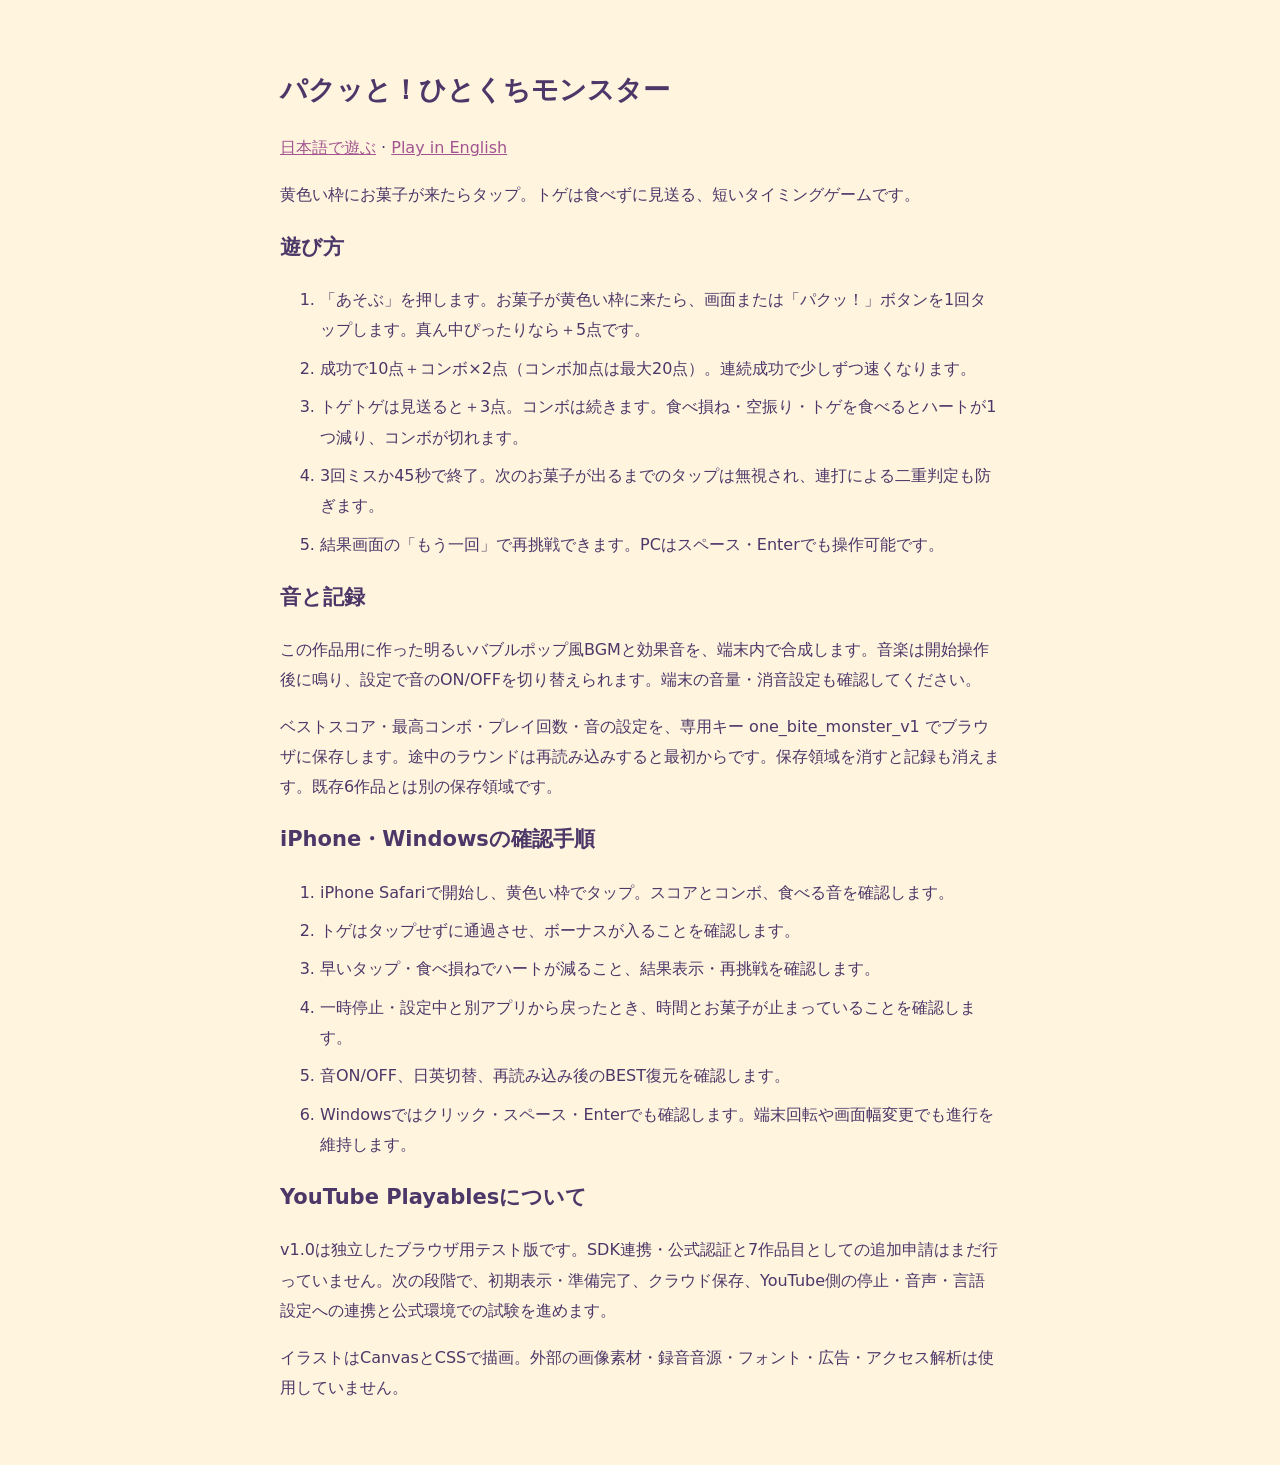
==== GUIDE.html @ f16e5010 "Create One Bite Monster with pop visuals, original music and one-tap combos" ====
<!doctype html><html lang="ja"><meta charset="utf-8"><meta name="viewport" content="width=device-width,initial-scale=1"><title>ひとくちモンスター · 遊び方</title><style>body{font:16px/1.9 system-ui;color:#4c3769;background:#fff4dd;max-width:720px;padding:22px;margin:24px auto}h1{font-size:27px}h2{font-size:21px}a{color:#a25491}li{margin-bottom:8px}</style><h1>パクッと！ひとくちモンスター</h1><p><a href="./?lang=ja">日本語で遊ぶ</a> · <a href="./?lang=en">Play in English</a></p><p>黄色い枠にお菓子が来たらタップ。トゲは食べずに見送る、短いタイミングゲームです。</p><h2>遊び方</h2><ol><li>「あそぶ」を押します。お菓子が黄色い枠に来たら、画面または「パクッ！」ボタンを1回タップします。真ん中ぴったりなら＋5点です。</li><li>成功で10点＋コンボ×2点（コンボ加点は最大20点）。連続成功で少しずつ速くなります。</li><li>トゲトゲは見送ると＋3点。コンボは続きます。食べ損ね・空振り・トゲを食べるとハートが1つ減り、コンボが切れます。</li><li>3回ミスか45秒で終了。次のお菓子が出るまでのタップは無視され、連打による二重判定も防ぎます。</li><li>結果画面の「もう一回」で再挑戦できます。PCはスペース・Enterでも操作可能です。</li></ol><h2>音と記録</h2><p>この作品用に作った明るいバブルポップ風BGMと効果音を、端末内で合成します。音楽は開始操作後に鳴り、設定で音のON/OFFを切り替えられます。端末の音量・消音設定も確認してください。</p><p>ベストスコア・最高コンボ・プレイ回数・音の設定を、専用キー one_bite_monster_v1 でブラウザに保存します。途中のラウンドは再読み込みすると最初からです。保存領域を消すと記録も消えます。既存6作品とは別の保存領域です。</p><h2>iPhone・Windowsの確認手順</h2><ol><li>iPhone Safariで開始し、黄色い枠でタップ。スコアとコンボ、食べる音を確認します。</li><li>トゲはタップせずに通過させ、ボーナスが入ることを確認します。</li><li>早いタップ・食べ損ねでハートが減ること、結果表示・再挑戦を確認します。</li><li>一時停止・設定中と別アプリから戻ったとき、時間とお菓子が止まっていることを確認します。</li><li>音ON/OFF、日英切替、再読み込み後のBEST復元を確認します。</li><li>Windowsではクリック・スペース・Enterでも確認します。端末回転や画面幅変更でも進行を維持します。</li></ol><h2>YouTube Playablesについて</h2><p>v1.0は独立したブラウザ用テスト版です。SDK連携・公式認証と7作品目としての追加申請はまだ行っていません。次の段階で、初期表示・準備完了、クラウド保存、YouTube側の停止・音声・言語設定への連携と公式環境での試験を進めます。</p><p>イラストはCanvasとCSSで描画。外部の画像素材・録音音源・フォント・広告・アクセス解析は使用していません。</p></html>
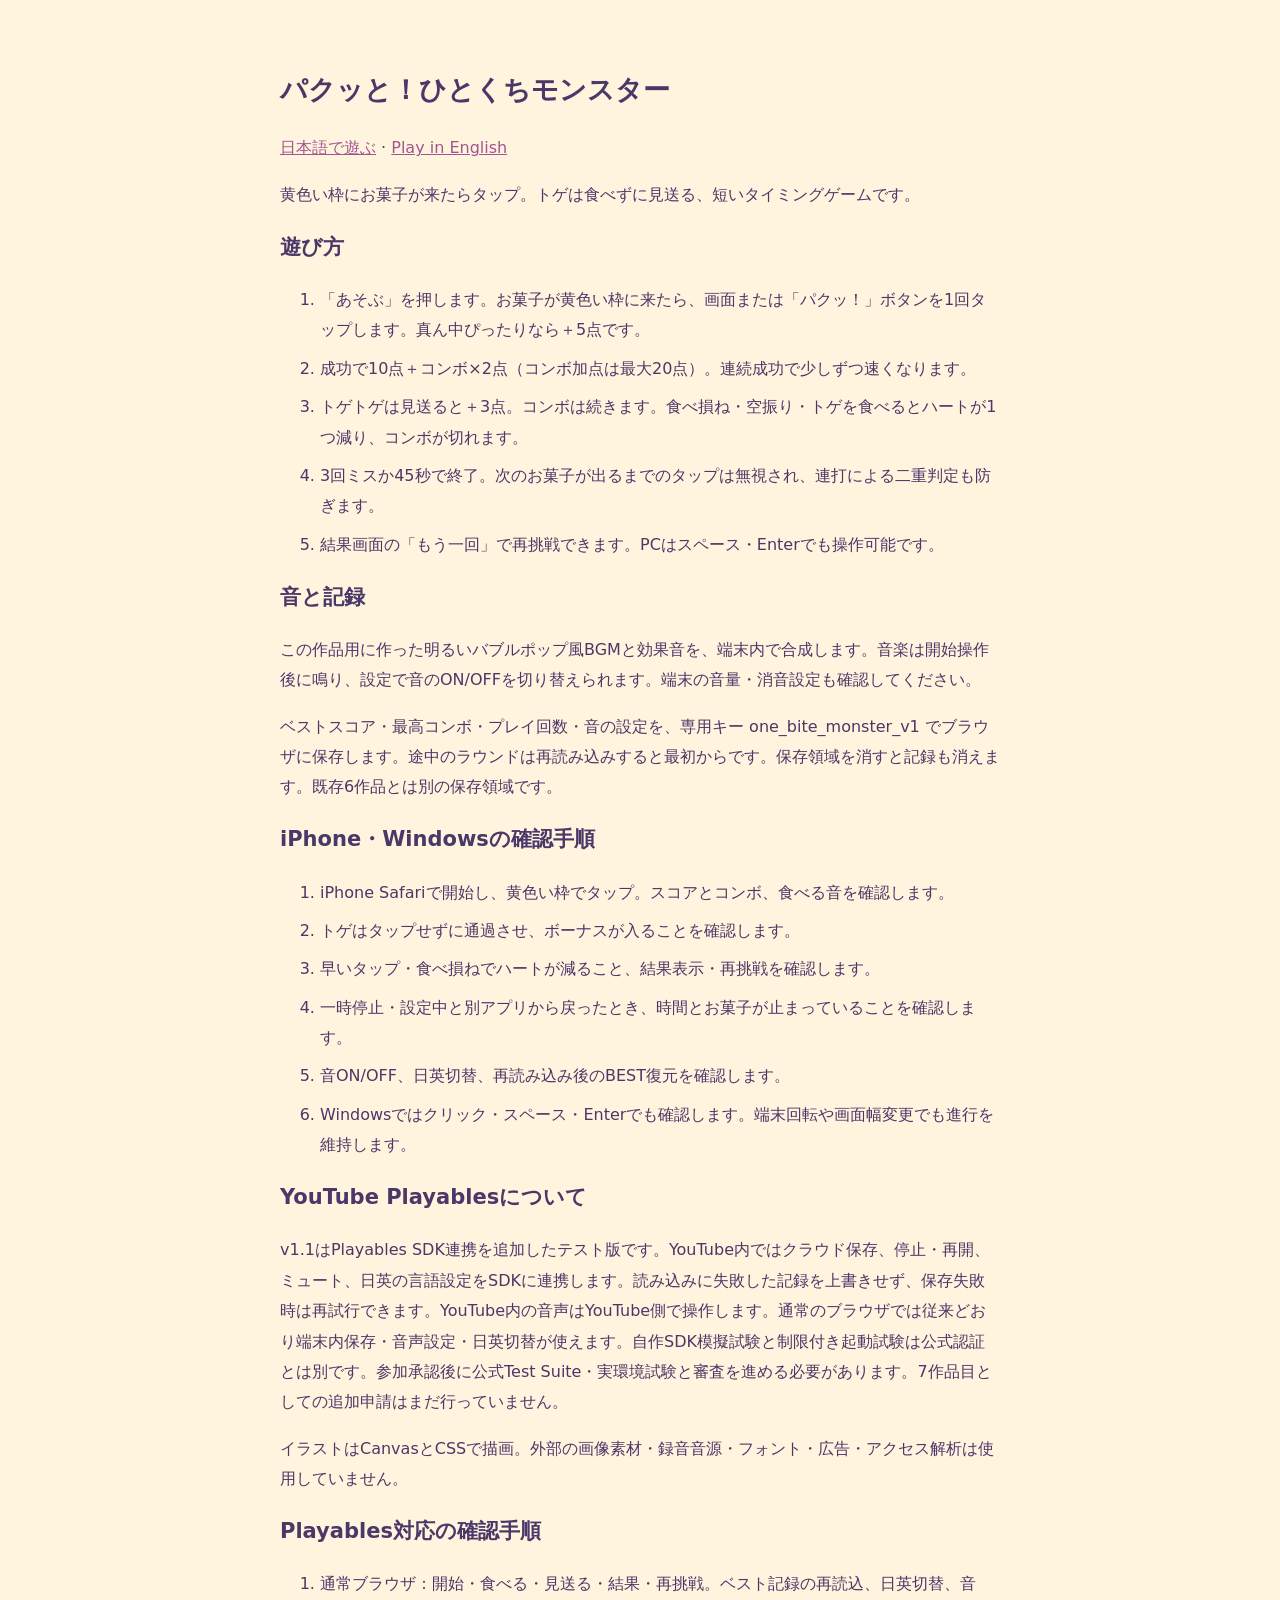
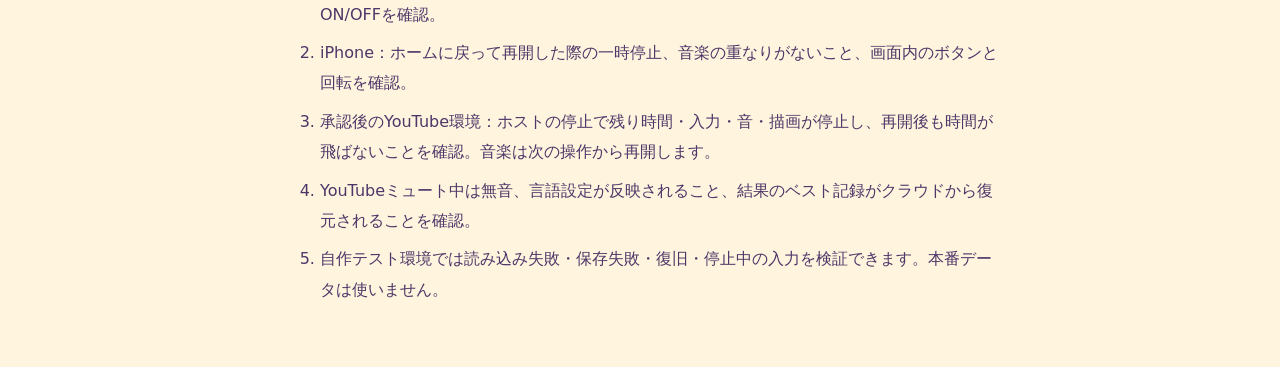
==== commit 5ad9f5d3: "Prepare One Bite Monster v1.1 for YouTube Playables" ====
--- a/GUIDE.html
+++ b/GUIDE.html
@@ -1 +1 @@
-<!doctype html><html lang="ja"><meta charset="utf-8"><meta name="viewport" content="width=device-width,initial-scale=1"><title>ひとくちモンスター · 遊び方</title><style>body{font:16px/1.9 system-ui;color:#4c3769;background:#fff4dd;max-width:720px;padding:22px;margin:24px auto}h1{font-size:27px}h2{font-size:21px}a{color:#a25491}li{margin-bottom:8px}</style><h1>パクッと！ひとくちモンスター</h1><p><a href="./?lang=ja">日本語で遊ぶ</a> · <a href="./?lang=en">Play in English</a></p><p>黄色い枠にお菓子が来たらタップ。トゲは食べずに見送る、短いタイミングゲームです。</p><h2>遊び方</h2><ol><li>「あそぶ」を押します。お菓子が黄色い枠に来たら、画面または「パクッ！」ボタンを1回タップします。真ん中ぴったりなら＋5点です。</li><li>成功で10点＋コンボ×2点（コンボ加点は最大20点）。連続成功で少しずつ速くなります。</li><li>トゲトゲは見送ると＋3点。コンボは続きます。食べ損ね・空振り・トゲを食べるとハートが1つ減り、コンボが切れます。</li><li>3回ミスか45秒で終了。次のお菓子が出るまでのタップは無視され、連打による二重判定も防ぎます。</li><li>結果画面の「もう一回」で再挑戦できます。PCはスペース・Enterでも操作可能です。</li></ol><h2>音と記録</h2><p>この作品用に作った明るいバブルポップ風BGMと効果音を、端末内で合成します。音楽は開始操作後に鳴り、設定で音のON/OFFを切り替えられます。端末の音量・消音設定も確認してください。</p><p>ベストスコア・最高コンボ・プレイ回数・音の設定を、専用キー one_bite_monster_v1 でブラウザに保存します。途中のラウンドは再読み込みすると最初からです。保存領域を消すと記録も消えます。既存6作品とは別の保存領域です。</p><h2>iPhone・Windowsの確認手順</h2><ol><li>iPhone Safariで開始し、黄色い枠でタップ。スコアとコンボ、食べる音を確認します。</li><li>トゲはタップせずに通過させ、ボーナスが入ることを確認します。</li><li>早いタップ・食べ損ねでハートが減ること、結果表示・再挑戦を確認します。</li><li>一時停止・設定中と別アプリから戻ったとき、時間とお菓子が止まっていることを確認します。</li><li>音ON/OFF、日英切替、再読み込み後のBEST復元を確認します。</li><li>Windowsではクリック・スペース・Enterでも確認します。端末回転や画面幅変更でも進行を維持します。</li></ol><h2>YouTube Playablesについて</h2><p>v1.0は独立したブラウザ用テスト版です。SDK連携・公式認証と7作品目としての追加申請はまだ行っていません。次の段階で、初期表示・準備完了、クラウド保存、YouTube側の停止・音声・言語設定への連携と公式環境での試験を進めます。</p><p>イラストはCanvasとCSSで描画。外部の画像素材・録音音源・フォント・広告・アクセス解析は使用していません。</p></html>
+<!doctype html><html lang="ja"><meta charset="utf-8"><meta name="viewport" content="width=device-width,initial-scale=1"><title>ひとくちモンスター · 遊び方</title><style>body{font:16px/1.9 system-ui;color:#4c3769;background:#fff4dd;max-width:720px;padding:22px;margin:24px auto}h1{font-size:27px}h2{font-size:21px}a{color:#a25491}li{margin-bottom:8px}</style><h1>パクッと！ひとくちモンスター</h1><p><a href="./?lang=ja">日本語で遊ぶ</a> · <a href="./?lang=en">Play in English</a></p><p>黄色い枠にお菓子が来たらタップ。トゲは食べずに見送る、短いタイミングゲームです。</p><h2>遊び方</h2><ol><li>「あそぶ」を押します。お菓子が黄色い枠に来たら、画面または「パクッ！」ボタンを1回タップします。真ん中ぴったりなら＋5点です。</li><li>成功で10点＋コンボ×2点（コンボ加点は最大20点）。連続成功で少しずつ速くなります。</li><li>トゲトゲは見送ると＋3点。コンボは続きます。食べ損ね・空振り・トゲを食べるとハートが1つ減り、コンボが切れます。</li><li>3回ミスか45秒で終了。次のお菓子が出るまでのタップは無視され、連打による二重判定も防ぎます。</li><li>結果画面の「もう一回」で再挑戦できます。PCはスペース・Enterでも操作可能です。</li></ol><h2>音と記録</h2><p>この作品用に作った明るいバブルポップ風BGMと効果音を、端末内で合成します。音楽は開始操作後に鳴り、設定で音のON/OFFを切り替えられます。端末の音量・消音設定も確認してください。</p><p>ベストスコア・最高コンボ・プレイ回数・音の設定を、専用キー one_bite_monster_v1 でブラウザに保存します。途中のラウンドは再読み込みすると最初からです。保存領域を消すと記録も消えます。既存6作品とは別の保存領域です。</p><h2>iPhone・Windowsの確認手順</h2><ol><li>iPhone Safariで開始し、黄色い枠でタップ。スコアとコンボ、食べる音を確認します。</li><li>トゲはタップせずに通過させ、ボーナスが入ることを確認します。</li><li>早いタップ・食べ損ねでハートが減ること、結果表示・再挑戦を確認します。</li><li>一時停止・設定中と別アプリから戻ったとき、時間とお菓子が止まっていることを確認します。</li><li>音ON/OFF、日英切替、再読み込み後のBEST復元を確認します。</li><li>Windowsではクリック・スペース・Enterでも確認します。端末回転や画面幅変更でも進行を維持します。</li></ol><h2>YouTube Playablesについて</h2><p>v1.1はPlayables SDK連携を追加したテスト版です。YouTube内ではクラウド保存、停止・再開、ミュート、日英の言語設定をSDKに連携します。読み込みに失敗した記録を上書きせず、保存失敗時は再試行できます。YouTube内の音声はYouTube側で操作します。通常のブラウザでは従来どおり端末内保存・音声設定・日英切替が使えます。自作SDK模擬試験と制限付き起動試験は公式認証とは別です。参加承認後に公式Test Suite・実環境試験と審査を進める必要があります。7作品目としての追加申請はまだ行っていません。</p><p>イラストはCanvasとCSSで描画。外部の画像素材・録音音源・フォント・広告・アクセス解析は使用していません。</p><h2>Playables対応の確認手順</h2><ol><li>通常ブラウザ：開始・食べる・見送る・結果・再挑戦。ベスト記録の再読込、日英切替、音ON/OFFを確認。</li><li>iPhone：ホームに戻って再開した際の一時停止、音楽の重なりがないこと、画面内のボタンと回転を確認。</li><li>承認後のYouTube環境：ホストの停止で残り時間・入力・音・描画が停止し、再開後も時間が飛ばないことを確認。音楽は次の操作から再開します。</li><li>YouTubeミュート中は無音、言語設定が反映されること、結果のベスト記録がクラウドから復元されることを確認。</li><li>自作テスト環境では読み込み失敗・保存失敗・復旧・停止中の入力を検証できます。本番データは使いません。</li></ol></html>
